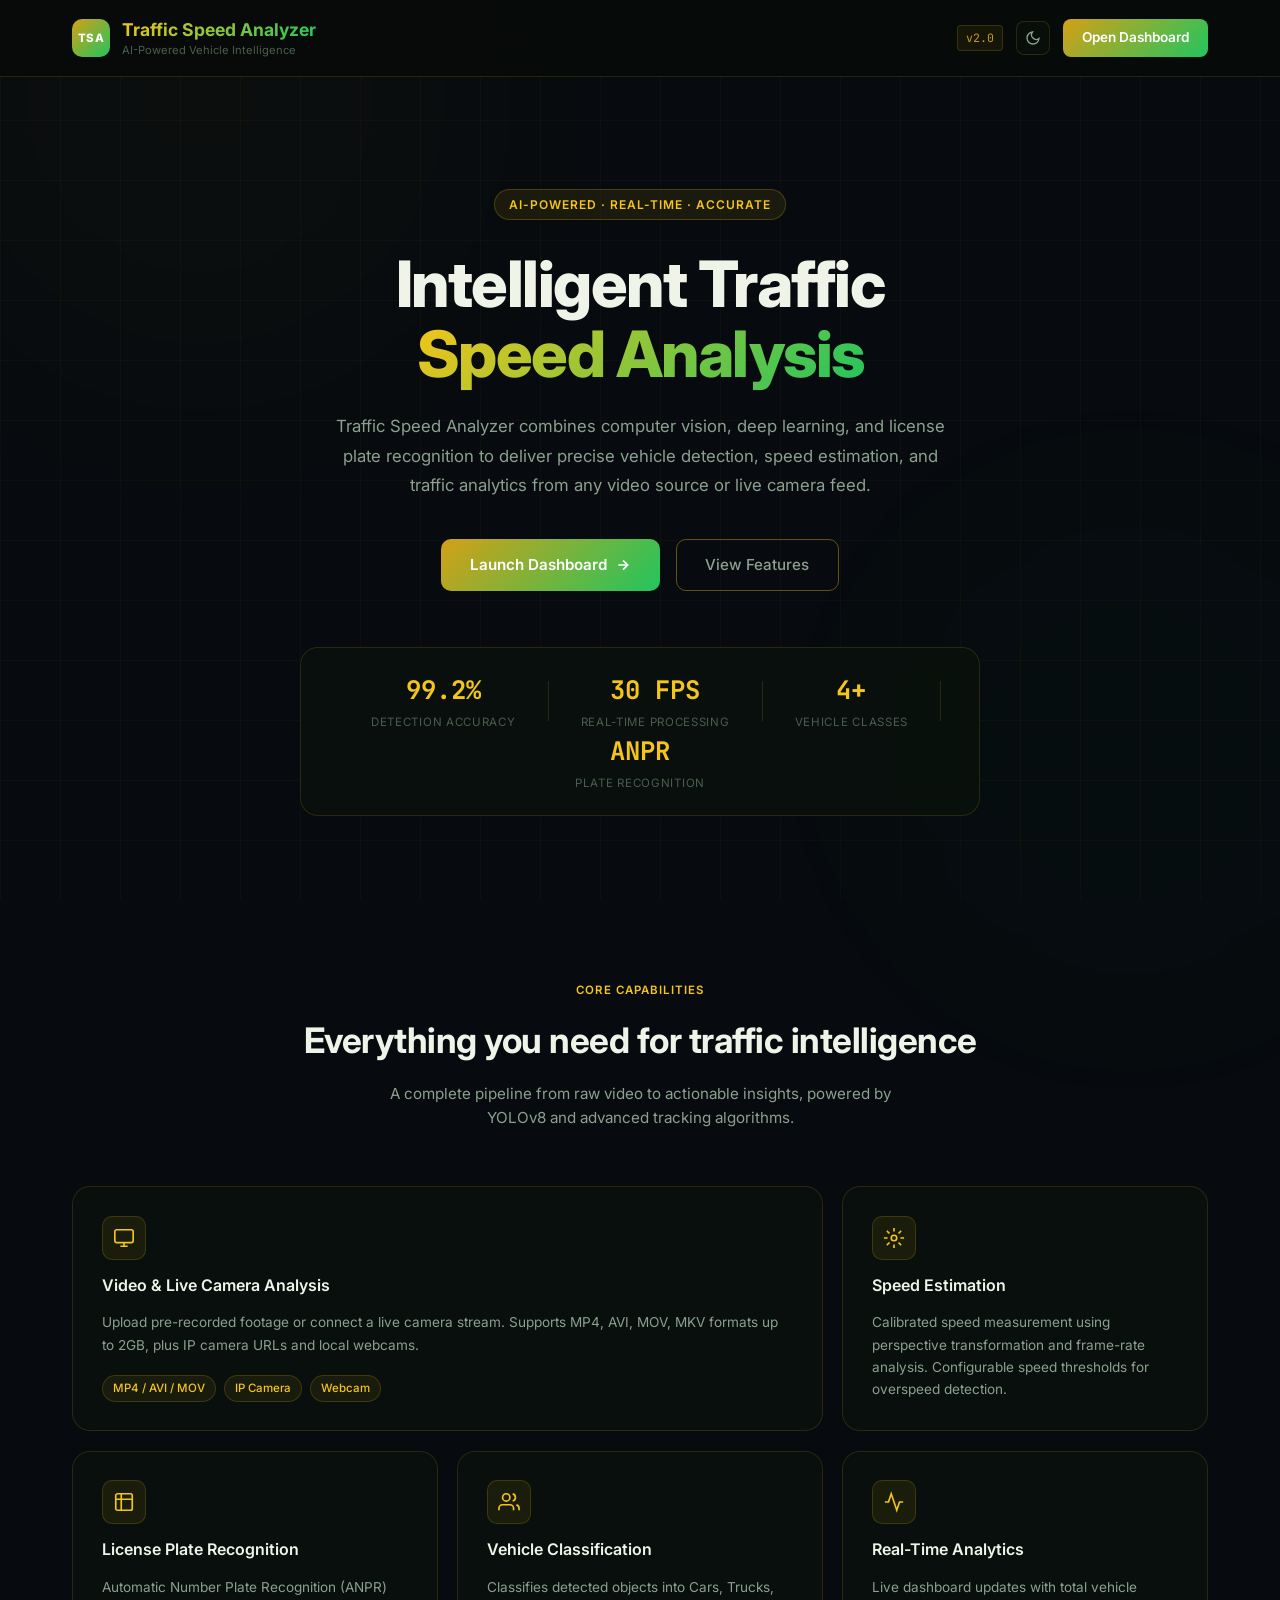
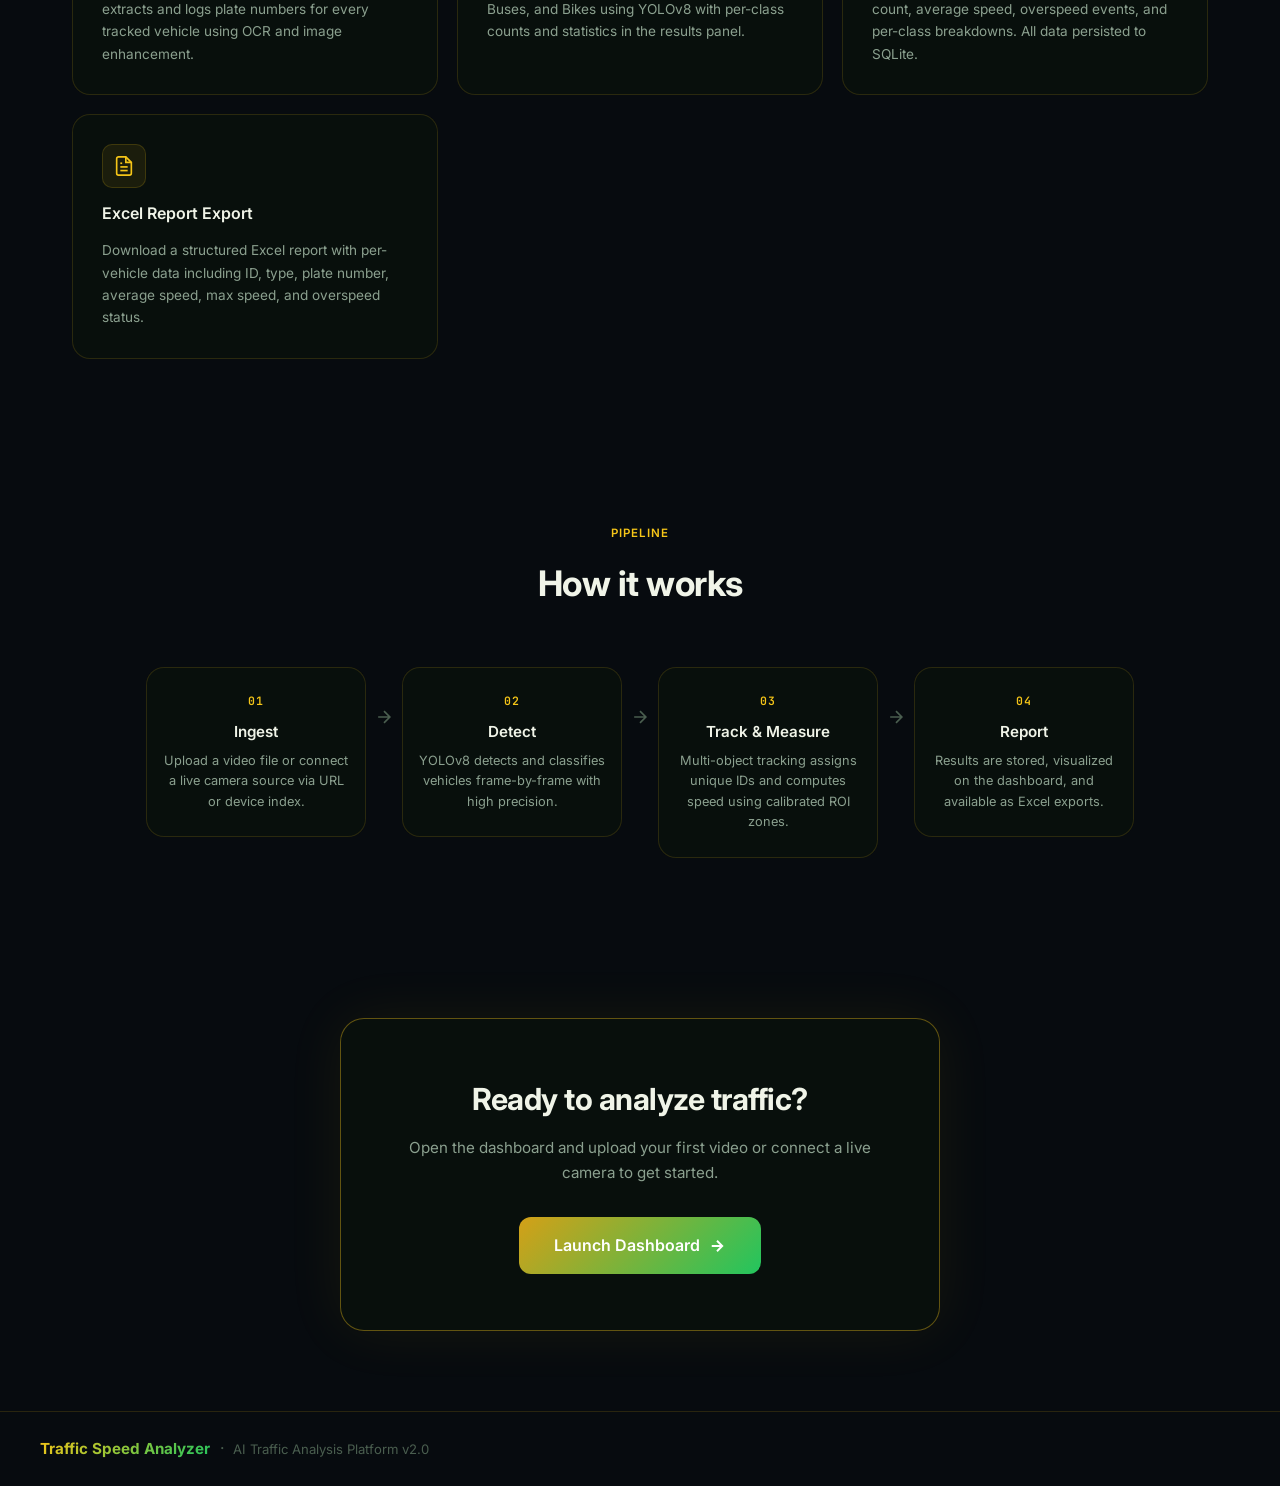
==== templates/landing.html @ 2b24ec51 "backup: professional UI, auth, multi-camera, integrations" ====
<!DOCTYPE html>
<html lang="en">

<head>
    <meta charset="UTF-8" />
    <meta name="viewport" content="width=device-width, initial-scale=1.0" />
    <title>Traffic Speed Analyzer — AI Traffic Analysis Platform</title>
    <link rel="icon" type="image/svg+xml" href="/static/favicon.svg" />
    <link rel="shortcut icon" href="/static/favicon.svg" />
    <link rel="preconnect" href="https://fonts.googleapis.com" />
    <link
        href="https://fonts.googleapis.com/css2?family=Inter:wght@300;400;500;600;700;800&family=JetBrains+Mono:wght@400;600&display=swap"
        rel="stylesheet" />
    <link rel="stylesheet" href="/static/css/landing.css" />
    <script>if (localStorage.getItem('tsa-theme') === 'light') document.documentElement.classList.add('light');</script>
</head>

<body>

    <div class="bg-grid" aria-hidden="true"></div>
    <div class="bg-glow bg-glow-1" aria-hidden="true"></div>
    <div class="bg-glow bg-glow-2" aria-hidden="true"></div>

    <!-- Nav -->
    <nav class="nav">
        <div class="nav-inner">
            <div class="brand">
                <div class="brand-mark">TSA</div>
                <div>
                    <div class="brand-name">Traffic Speed Analyzer</div>
                    <div class="brand-sub">AI-Powered Vehicle Intelligence</div>
                </div>
            </div>
            <div class="nav-right">
                <span class="version-tag">v2.0</span>
                <button class="theme-toggle-btn" id="themeToggle" onclick="ThemeManager.toggle()" title="Toggle theme">
                    <svg class="icon-moon" width="16" height="16" viewBox="0 0 24 24" fill="none" stroke="currentColor"
                        stroke-width="2">
                        <path d="M21 12.79A9 9 0 1 1 11.21 3 7 7 0 0 0 21 12.79z" />
                    </svg>
                    <svg class="icon-sun" width="16" height="16" viewBox="0 0 24 24" fill="none" stroke="currentColor"
                        stroke-width="2">
                        <circle cx="12" cy="12" r="5" />
                        <line x1="12" y1="1" x2="12" y2="3" />
                        <line x1="12" y1="21" x2="12" y2="23" />
                        <line x1="4.22" y1="4.22" x2="5.64" y2="5.64" />
                        <line x1="18.36" y1="18.36" x2="19.78" y2="19.78" />
                        <line x1="1" y1="12" x2="3" y2="12" />
                        <line x1="21" y1="12" x2="23" y2="12" />
                        <line x1="4.22" y1="19.78" x2="5.64" y2="18.36" />
                        <line x1="18.36" y1="5.64" x2="19.78" y2="4.22" />
                    </svg>
                </button>
                <a href="/dashboard" class="btn-nav">Open Dashboard</a>
            </div>
        </div>
    </nav>

    <!-- Hero -->
    <section class="hero">
        <div class="hero-inner">
            <div class="hero-badge">AI-Powered · Real-Time · Accurate</div>
            <h1 class="hero-title">
                Intelligent Traffic<br />
                <span class="gradient-text">Speed Analysis</span>
            </h1>
            <p class="hero-desc">
                Traffic Speed Analyzer combines computer vision, deep learning, and license plate recognition
                to deliver precise vehicle detection, speed estimation, and traffic analytics
                from any video source or live camera feed.
            </p>
            <div class="hero-actions">
                <a href="/dashboard" class="btn-primary">
                    Launch Dashboard
                    <svg width="16" height="16" viewBox="0 0 24 24" fill="none" stroke="currentColor"
                        stroke-width="2.5">
                        <path d="M5 12h14M12 5l7 7-7 7" />
                    </svg>
                </a>
                <a href="#features" class="btn-ghost">View Features</a>
            </div>
            <div class="hero-stats">
                <div class="h-stat">
                    <div class="h-stat-value">99.2%</div>
                    <div class="h-stat-label">Detection Accuracy</div>
                </div>
                <div class="h-stat-divider"></div>
                <div class="h-stat">
                    <div class="h-stat-value">30 FPS</div>
                    <div class="h-stat-label">Real-Time Processing</div>
                </div>
                <div class="h-stat-divider"></div>
                <div class="h-stat">
                    <div class="h-stat-value">4+</div>
                    <div class="h-stat-label">Vehicle Classes</div>
                </div>
                <div class="h-stat-divider"></div>
                <div class="h-stat">
                    <div class="h-stat-value">ANPR</div>
                    <div class="h-stat-label">Plate Recognition</div>
                </div>
            </div>
        </div>
    </section>

    <!-- Features -->
    <section class="features" id="features">
        <div class="section-inner">
            <div class="section-header">
                <div class="section-tag">Core Capabilities</div>
                <h2 class="section-title">Everything you need for traffic intelligence</h2>
                <p class="section-desc">A complete pipeline from raw video to actionable insights, powered by YOLOv8 and
                    advanced tracking algorithms.</p>
            </div>

            <div class="features-grid">

                <div class="feature-card feature-card-wide">
                    <div class="feature-icon-wrap">
                        <svg width="22" height="22" viewBox="0 0 24 24" fill="none" stroke="currentColor"
                            stroke-width="1.8">
                            <rect x="2" y="3" width="20" height="14" rx="2" />
                            <path d="M8 21h8M12 17v4" />
                        </svg>
                    </div>
                    <h3 class="feature-title">Video & Live Camera Analysis</h3>
                    <p class="feature-desc">Upload pre-recorded footage or connect a live camera stream. Supports MP4,
                        AVI, MOV, MKV formats up to 2GB, plus IP camera URLs and local webcams.</p>
                    <div class="feature-tags">
                        <span>MP4 / AVI / MOV</span>
                        <span>IP Camera</span>
                        <span>Webcam</span>
                    </div>
                </div>

                <div class="feature-card">
                    <div class="feature-icon-wrap">
                        <svg width="22" height="22" viewBox="0 0 24 24" fill="none" stroke="currentColor"
                            stroke-width="1.8">
                            <circle cx="12" cy="12" r="3" />
                            <path
                                d="M12 1v4M12 19v4M4.22 4.22l2.83 2.83M16.95 16.95l2.83 2.83M1 12h4M19 12h4M4.22 19.78l2.83-2.83M16.95 7.05l2.83-2.83" />
                        </svg>
                    </div>
                    <h3 class="feature-title">Speed Estimation</h3>
                    <p class="feature-desc">Calibrated speed measurement using perspective transformation and frame-rate
                        analysis. Configurable speed thresholds for overspeed detection.</p>
                </div>

                <div class="feature-card">
                    <div class="feature-icon-wrap">
                        <svg width="22" height="22" viewBox="0 0 24 24" fill="none" stroke="currentColor"
                            stroke-width="1.8">
                            <path
                                d="M9 3H5a2 2 0 0 0-2 2v4m6-6h10a2 2 0 0 1 2 2v4M9 3v18m0 0h10a2 2 0 0 0 2-2V9M9 21H5a2 2 0 0 1-2-2V9m0 0h18" />
                        </svg>
                    </div>
                    <h3 class="feature-title">License Plate Recognition</h3>
                    <p class="feature-desc">Automatic Number Plate Recognition (ANPR) extracts and logs plate numbers
                        for every tracked vehicle using OCR and image enhancement.</p>
                </div>

                <div class="feature-card">
                    <div class="feature-icon-wrap">
                        <svg width="22" height="22" viewBox="0 0 24 24" fill="none" stroke="currentColor"
                            stroke-width="1.8">
                            <path d="M17 21v-2a4 4 0 0 0-4-4H5a4 4 0 0 0-4 4v2" />
                            <circle cx="9" cy="7" r="4" />
                            <path d="M23 21v-2a4 4 0 0 0-3-3.87M16 3.13a4 4 0 0 1 0 7.75" />
                        </svg>
                    </div>
                    <h3 class="feature-title">Vehicle Classification</h3>
                    <p class="feature-desc">Classifies detected objects into Cars, Trucks, Buses, and Bikes using YOLOv8
                        with per-class counts and statistics in the results panel.</p>
                </div>

                <div class="feature-card">
                    <div class="feature-icon-wrap">
                        <svg width="22" height="22" viewBox="0 0 24 24" fill="none" stroke="currentColor"
                            stroke-width="1.8">
                            <polyline points="22 12 18 12 15 21 9 3 6 12 2 12" />
                        </svg>
                    </div>
                    <h3 class="feature-title">Real-Time Analytics</h3>
                    <p class="feature-desc">Live dashboard updates with total vehicle count, average speed, overspeed
                        events, and per-class breakdowns. All data persisted to SQLite.</p>
                </div>

                <div class="feature-card">
                    <div class="feature-icon-wrap">
                        <svg width="22" height="22" viewBox="0 0 24 24" fill="none" stroke="currentColor"
                            stroke-width="1.8">
                            <path d="M14 2H6a2 2 0 0 0-2 2v16a2 2 0 0 0 2 2h12a2 2 0 0 0 2-2V8z" />
                            <polyline points="14 2 14 8 20 8" />
                            <line x1="16" y1="13" x2="8" y2="13" />
                            <line x1="16" y1="17" x2="8" y2="17" />
                            <polyline points="10 9 9 9 8 9" />
                        </svg>
                    </div>
                    <h3 class="feature-title">Excel Report Export</h3>
                    <p class="feature-desc">Download a structured Excel report with per-vehicle data including ID, type,
                        plate number, average speed, max speed, and overspeed status.</p>
                </div>

            </div>
        </div>
    </section>

    <!-- How it works -->
    <section class="pipeline">
        <div class="section-inner">
            <div class="section-header">
                <div class="section-tag">Pipeline</div>
                <h2 class="section-title">How it works</h2>
            </div>
            <div class="steps">
                <div class="step">
                    <div class="step-num">01</div>
                    <h4 class="step-title">Ingest</h4>
                    <p class="step-desc">Upload a video file or connect a live camera source via URL or device index.
                    </p>
                </div>
                <div class="step-arrow">
                    <svg width="20" height="20" viewBox="0 0 24 24" fill="none" stroke="currentColor" stroke-width="2">
                        <path d="M5 12h14M12 5l7 7-7 7" />
                    </svg>
                </div>
                <div class="step">
                    <div class="step-num">02</div>
                    <h4 class="step-title">Detect</h4>
                    <p class="step-desc">YOLOv8 detects and classifies vehicles frame-by-frame with high precision.</p>
                </div>
                <div class="step-arrow">
                    <svg width="20" height="20" viewBox="0 0 24 24" fill="none" stroke="currentColor" stroke-width="2">
                        <path d="M5 12h14M12 5l7 7-7 7" />
                    </svg>
                </div>
                <div class="step">
                    <div class="step-num">03</div>
                    <h4 class="step-title">Track & Measure</h4>
                    <p class="step-desc">Multi-object tracking assigns unique IDs and computes speed using calibrated
                        ROI zones.</p>
                </div>
                <div class="step-arrow">
                    <svg width="20" height="20" viewBox="0 0 24 24" fill="none" stroke="currentColor" stroke-width="2">
                        <path d="M5 12h14M12 5l7 7-7 7" />
                    </svg>
                </div>
                <div class="step">
                    <div class="step-num">04</div>
                    <h4 class="step-title">Report</h4>
                    <p class="step-desc">Results are stored, visualized on the dashboard, and available as Excel
                        exports.</p>
                </div>
            </div>
        </div>
    </section>

    <!-- CTA -->
    <section class="cta">
        <div class="cta-inner">
            <h2 class="cta-title">Ready to analyze traffic?</h2>
            <p class="cta-desc">Open the dashboard and upload your first video or connect a live camera to get started.
            </p>
            <a href="/dashboard" class="btn-primary btn-lg">
                Launch Dashboard
                <svg width="18" height="18" viewBox="0 0 24 24" fill="none" stroke="currentColor" stroke-width="2.5">
                    <path d="M5 12h14M12 5l7 7-7 7" />
                </svg>
            </a>
        </div>
    </section>

    <!-- Footer -->
    <footer class="footer">
        <div class="footer-inner">
            <span class="brand-name" style="font-size:0.95rem">Traffic Speed Analyzer</span>
            <span class="footer-sep">·</span>
            <span style="color:var(--text-muted);font-size:0.82rem">AI Traffic Analysis Platform v2.0</span>
        </div>
    </footer>

    <script>
        const ThemeManager = {
            toggle() {
                const isLight = document.documentElement.classList.toggle('light');
                localStorage.setItem('tsa-theme', isLight ? 'light' : 'dark');
            },
            init() {
                if (localStorage.getItem('tsa-theme') === 'light') {
                    document.documentElement.classList.add('light');
                }
            }
        };
        ThemeManager.init();
    </script>
</body>

</html>
---- static/css/landing.css ----
/* ============================================================
   Traffic Speed Analyzer — Landing Page
   Dark / Light theme · Yellow / Green accents
   ============================================================ */

*, *::before, *::after { box-sizing: border-box; margin: 0; padding: 0; }

:root {
  --bg-base:       #070b0f;
  --bg-surface:    #0d1510;
  --bg-card:       rgba(10, 18, 12, 0.75);
  --accent-cyan:   #f5c518;
  --accent-green:  #22c55e;
  --text-primary:  #f0f4e8;
  --text-secondary:#8ba08f;
  --text-muted:    #4a5e4f;
  --border:        rgba(245, 197, 24, 0.14);
  --border-glow:   rgba(245, 197, 24, 0.38);
  --header-bg:     rgba(7, 11, 9, 0.88);
  --radius:        12px;
  --radius-lg:     18px;
  --font-body:     'Inter', system-ui, sans-serif;
  --font-mono:     'JetBrains Mono', monospace;
}

html.light {
  --bg-base:       #f8f6ee;
  --bg-surface:    #ffffff;
  --bg-card:       rgba(255, 255, 248, 0.90);
  --accent-cyan:   #c49a00;
  --accent-green:  #16a34a;
  --text-primary:  #1a1a0f;
  --text-secondary:#5a6e50;
  --text-muted:    #9aaa90;
  --border:        rgba(196, 154, 0, 0.2);
  --border-glow:   rgba(196, 154, 0, 0.5);
  --header-bg:     rgba(255, 255, 248, 0.95);
}

html { font-size: 16px; scroll-behavior: smooth; }

body {
  font-family: var(--font-body);
  background: var(--bg-base);
  color: var(--text-primary);
  min-height: 100vh;
  overflow-x: hidden;
  line-height: 1.6;
  transition: background 0.3s ease, color 0.3s ease;
}

/* Background */
.bg-grid {
  position: fixed; inset: 0; pointer-events: none; z-index: 0;
  background-image:
    linear-gradient(rgba(245,197,24,0.03) 1px, transparent 1px),
    linear-gradient(90deg, rgba(245,197,24,0.03) 1px, transparent 1px);
  background-size: 60px 60px;
}
html.light .bg-grid { opacity: 0.4; }

.bg-glow {
  position: fixed; pointer-events: none; z-index: 0;
  border-radius: 50%; filter: blur(120px); opacity: 0.35;
}
html.light .bg-glow { opacity: 0.15; }
.bg-glow-1 { width: 600px; height: 600px; top: -200px; left: -100px; background: rgba(245,197,24,0.07); }
.bg-glow-2 { width: 500px; height: 500px; bottom: -100px; right: -100px; background: rgba(34,197,94,0.06); }

/* Nav */
.nav {
  position: sticky; top: 0; z-index: 100;
  background: var(--header-bg);
  backdrop-filter: blur(20px);
  border-bottom: 1px solid var(--border);
}

.nav-inner {
  max-width: 1200px; margin: 0 auto;
  padding: 1rem 2rem;
  display: flex; align-items: center; justify-content: space-between;
}

.brand { display: flex; align-items: center; gap: 0.75rem; }

.brand-mark {
  width: 38px; height: 38px;
  background: linear-gradient(135deg, #d4a017, #22c55e);
  border-radius: 10px;
  display: flex; align-items: center; justify-content: center;
  font-weight: 800; font-size: 0.72rem; color: #fff; letter-spacing: 0.3px;
}

.brand-name {
  font-size: 1.1rem; font-weight: 700;
  background: linear-gradient(135deg, var(--accent-cyan), var(--accent-green));
  -webkit-background-clip: text; -webkit-text-fill-color: transparent; background-clip: text;
}

.brand-sub { font-size: 0.7rem; color: var(--text-muted); margin-top: -2px; }

.nav-right { display: flex; align-items: center; gap: 0.8rem; }

/* Theme toggle button (landing) */
.theme-toggle-btn {
  width: 34px; height: 34px;
  display: flex; align-items: center; justify-content: center;
  background: var(--bg-card); border: 1px solid var(--border);
  border-radius: 8px; cursor: pointer; color: var(--text-secondary);
  transition: all 0.25s ease;
}
.theme-toggle-btn:hover { color: var(--accent-cyan); border-color: var(--border-glow); }
.theme-toggle-btn .icon-sun  { display: none; }
.theme-toggle-btn .icon-moon { display: block; }
html.light .theme-toggle-btn .icon-sun  { display: block; }
html.light .theme-toggle-btn .icon-moon { display: none; }

.version-tag {
  font-family: var(--font-mono); font-size: 0.72rem;
  color: var(--accent-cyan); opacity: 0.8;
  background: rgba(245,197,24,0.08);
  padding: 3px 8px; border-radius: 4px;
  border: 1px solid rgba(245,197,24,0.2);
}

.btn-nav {
  padding: 0.5rem 1.2rem;
  background: linear-gradient(135deg, #d4a017, #22c55e);
  color: #fff; font-weight: 600; font-size: 0.85rem;
  border-radius: 8px; text-decoration: none;
  transition: all 0.25s ease;
}
.btn-nav:hover { filter: brightness(1.1); box-shadow: 0 4px 16px rgba(245,197,24,0.28); transform: translateY(-1px); }

/* Hero */
.hero {
  position: relative; z-index: 1;
  padding: 7rem 2rem 5rem;
  text-align: center;
}

.hero-inner { max-width: 820px; margin: 0 auto; }

.hero-badge {
  display: inline-block;
  font-size: 0.75rem; font-weight: 600; letter-spacing: 1px;
  text-transform: uppercase; color: var(--accent-cyan);
  background: rgba(245,197,24,0.08);
  border: 1px solid rgba(245,197,24,0.22);
  padding: 5px 14px; border-radius: 20px;
  margin-bottom: 1.8rem;
}

.hero-title {
  font-size: clamp(2.6rem, 6vw, 4rem);
  font-weight: 800; line-height: 1.1;
  letter-spacing: -1.5px;
  color: var(--text-primary);
  margin-bottom: 1.4rem;
}

.gradient-text {
  background: linear-gradient(135deg, var(--accent-cyan), var(--accent-green));
  -webkit-background-clip: text; -webkit-text-fill-color: transparent; background-clip: text;
}

.hero-desc {
  font-size: 1.05rem; color: var(--text-secondary);
  max-width: 620px; margin: 0 auto 2.4rem;
  line-height: 1.75;
}

.hero-actions { display: flex; gap: 1rem; justify-content: center; flex-wrap: wrap; margin-bottom: 3.5rem; }

.btn-primary {
  display: inline-flex; align-items: center; gap: 0.5rem;
  padding: 0.8rem 1.8rem;
  background: linear-gradient(135deg, #d4a017, #22c55e);
  color: #fff; font-weight: 600; font-size: 0.95rem;
  border-radius: 10px; text-decoration: none;
  transition: all 0.25s ease;
}
.btn-primary:hover { filter: brightness(1.1); box-shadow: 0 6px 24px rgba(245,197,24,0.3); transform: translateY(-2px); }
.btn-primary.btn-lg { padding: 1rem 2.2rem; font-size: 1rem; border-radius: 12px; }

.btn-ghost {
  display: inline-flex; align-items: center;
  padding: 0.8rem 1.8rem;
  background: transparent;
  color: var(--text-secondary); font-weight: 500; font-size: 0.95rem;
  border: 1px solid var(--border-glow);
  border-radius: 10px; text-decoration: none;
  transition: all 0.25s ease;
}
.btn-ghost:hover { color: var(--text-primary); border-color: var(--accent-cyan); background: rgba(245,197,24,0.05); }

/* Hero stats */
.hero-stats {
  display: flex; align-items: center; justify-content: center;
  gap: 0; flex-wrap: wrap;
  background: var(--bg-card);
  border: 1px solid var(--border);
  border-radius: var(--radius-lg);
  padding: 1.4rem 2rem;
  backdrop-filter: blur(12px);
  max-width: 680px; margin: 0 auto;
}

.h-stat { text-align: center; padding: 0 2rem; }
.h-stat-value { font-size: 1.6rem; font-weight: 700; font-family: var(--font-mono); color: var(--accent-cyan); }
.h-stat-label { font-size: 0.72rem; color: var(--text-muted); text-transform: uppercase; letter-spacing: 0.7px; margin-top: 2px; }
.h-stat-divider { width: 1px; height: 40px; background: var(--border); }

/* Sections */
.section-inner { max-width: 1200px; margin: 0 auto; padding: 0 2rem; }
.section-header { text-align: center; margin-bottom: 3.5rem; }

.section-tag {
  display: inline-block;
  font-size: 0.72rem; font-weight: 600; letter-spacing: 1px;
  text-transform: uppercase; color: var(--accent-cyan);
  margin-bottom: 0.8rem;
}

.section-title {
  font-size: clamp(1.6rem, 3.5vw, 2.2rem);
  font-weight: 700; letter-spacing: -0.5px;
  color: var(--text-primary); margin-bottom: 0.8rem;
}

.section-desc { font-size: 0.95rem; color: var(--text-secondary); max-width: 560px; margin: 0 auto; }

/* Features */
.features { position: relative; z-index: 1; padding: 5rem 0; }

.features-grid {
  display: grid;
  grid-template-columns: repeat(3, 1fr);
  gap: 1.2rem;
}

.feature-card-wide { grid-column: span 2; }

.feature-card {
  background: var(--bg-card);
  border: 1px solid var(--border);
  border-radius: var(--radius-lg);
  padding: 1.8rem;
  backdrop-filter: blur(12px);
  transition: all 0.3s ease;
  display: flex; flex-direction: column; gap: 0.8rem;
}

.feature-card:hover {
  border-color: var(--border-glow);
  box-shadow: 0 0 28px rgba(245,197,24,0.1);
  transform: translateY(-3px);
}

.feature-icon-wrap {
  width: 44px; height: 44px;
  background: rgba(245,197,24,0.08);
  border: 1px solid rgba(245,197,24,0.16);
  border-radius: 10px;
  display: flex; align-items: center; justify-content: center;
  color: var(--accent-cyan);
}

.feature-title { font-size: 1rem; font-weight: 600; color: var(--text-primary); }
.feature-desc  { font-size: 0.85rem; color: var(--text-secondary); line-height: 1.65; }

.feature-tags { display: flex; gap: 0.5rem; flex-wrap: wrap; margin-top: 0.4rem; }
.feature-tags span {
  font-size: 0.72rem; font-weight: 500;
  background: rgba(245,197,24,0.07);
  border: 1px solid rgba(245,197,24,0.16);
  color: var(--accent-cyan);
  padding: 3px 10px; border-radius: 20px;
}

/* Pipeline */
.pipeline { position: relative; z-index: 1; padding: 5rem 0; }

.steps {
  display: flex; align-items: flex-start; justify-content: center;
  gap: 0; flex-wrap: wrap;
}

.step {
  flex: 1; min-width: 160px; max-width: 220px;
  text-align: center; padding: 1.5rem 1rem;
  background: var(--bg-card);
  border: 1px solid var(--border);
  border-radius: var(--radius-lg);
  backdrop-filter: blur(12px);
}

.step-num {
  font-family: var(--font-mono); font-size: 0.72rem; font-weight: 600;
  color: var(--accent-cyan); letter-spacing: 1px;
  margin-bottom: 0.6rem;
}

.step-title { font-size: 0.95rem; font-weight: 600; color: var(--text-primary); margin-bottom: 0.4rem; }
.step-desc  { font-size: 0.8rem; color: var(--text-secondary); line-height: 1.6; }

.step-arrow {
  display: flex; align-items: center; padding: 0 0.5rem;
  color: var(--text-muted); margin-top: 2.5rem;
  flex-shrink: 0;
}

/* CTA */
.cta {
  position: relative; z-index: 1;
  padding: 5rem 2rem;
  text-align: center;
}

.cta-inner {
  max-width: 600px; margin: 0 auto;
  background: var(--bg-card);
  border: 1px solid var(--border-glow);
  border-radius: 24px;
  padding: 3.5rem 2.5rem;
  backdrop-filter: blur(12px);
  box-shadow: 0 0 60px rgba(245,197,24,0.07);
}

.cta-title { font-size: 1.9rem; font-weight: 700; letter-spacing: -0.5px; margin-bottom: 0.8rem; }
.cta-desc  { font-size: 0.95rem; color: var(--text-secondary); margin-bottom: 2rem; }

/* Footer */
.footer {
  position: relative; z-index: 1;
  border-top: 1px solid var(--border);
  padding: 1.5rem 2rem;
}

.footer-inner {
  max-width: 1200px; margin: 0 auto;
  display: flex; align-items: center; gap: 0.6rem;
}

.footer-sep { color: var(--text-muted); }

/* Responsive */
@media (max-width: 900px) {
  .features-grid { grid-template-columns: 1fr 1fr; }
  .feature-card-wide { grid-column: span 2; }
  .steps { gap: 0.5rem; }
  .step-arrow { display: none; }
}

@media (max-width: 640px) {
  .features-grid { grid-template-columns: 1fr; }
  .feature-card-wide { grid-column: span 1; }
  .hero { padding: 4rem 1.2rem 3rem; }
  .hero-stats { padding: 1rem; gap: 0; }
  .h-stat { padding: 0 1rem; }
  .nav-inner { padding: 0.8rem 1.2rem; }
}
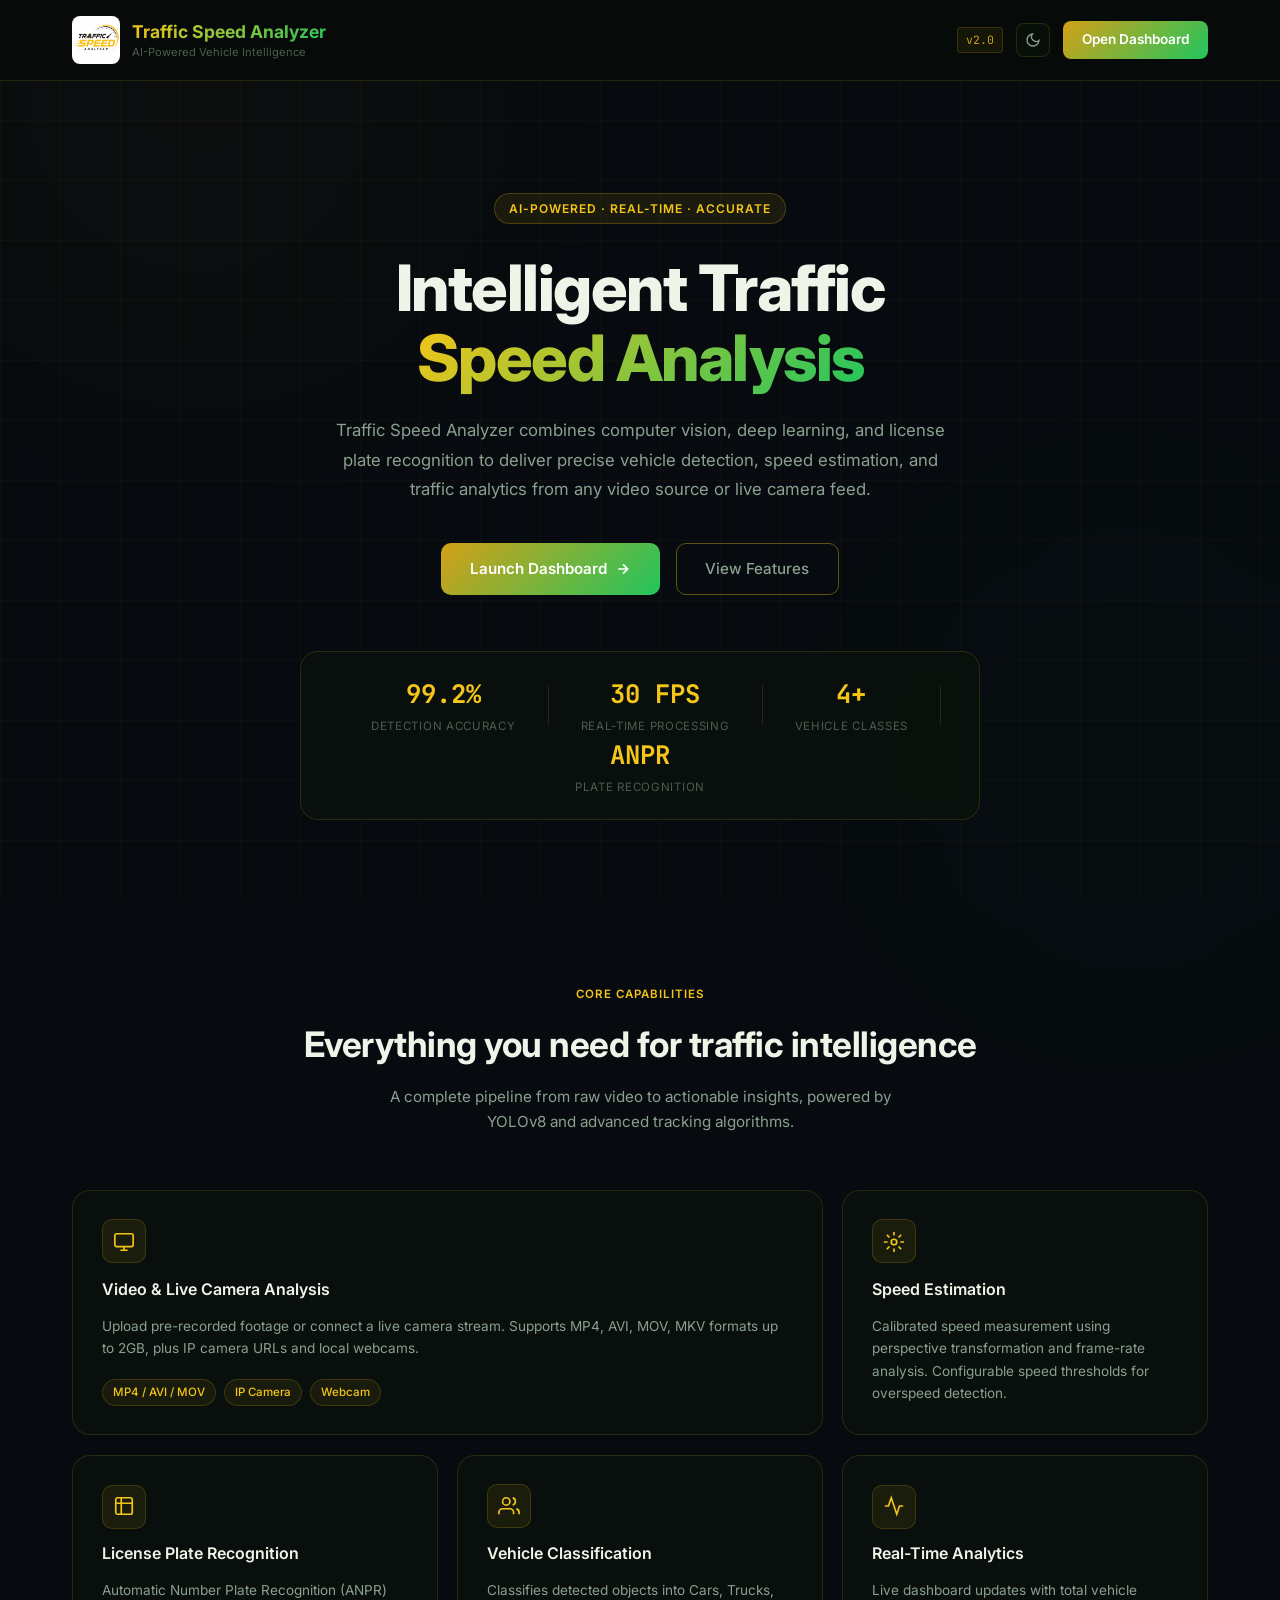
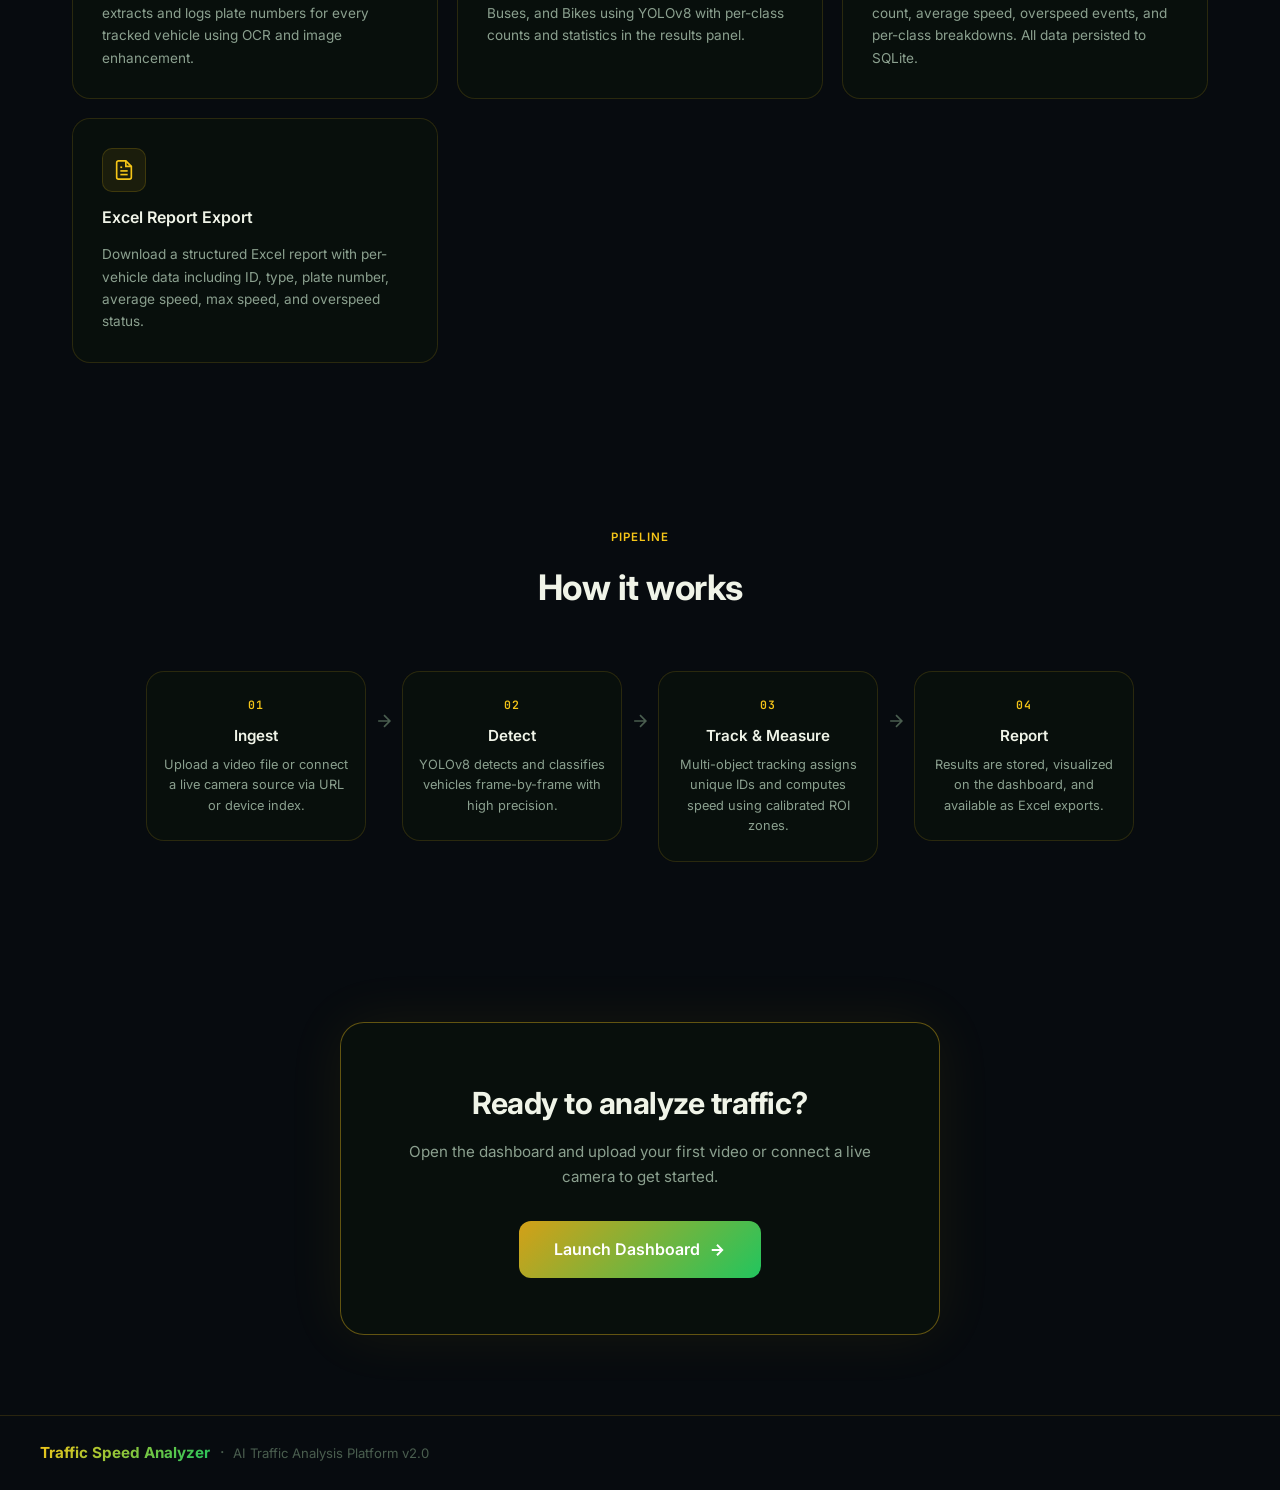
==== commit 55800c25: "feat: Add phone camera setup guide, vehicle detail modal, and logo updates - Added phone camera setu" ====
--- a/templates/landing.html
+++ b/templates/landing.html
@@ -12,7 +12,7 @@
         href="https://fonts.googleapis.com/css2?family=Inter:wght@300;400;500;600;700;800&family=JetBrains+Mono:wght@400;600&display=swap"
         rel="stylesheet" />
     <link rel="stylesheet" href="/static/css/landing.css" />
-    <script>if (localStorage.getItem('tsa-theme') === 'light') document.documentElement.classList.add('light');</script>
+    <script>if (localStorage.getItem('traffic-analyzer-theme') === 'light') document.documentElement.classList.add('light');</script>
 </head>
 
 <body>
@@ -25,7 +25,7 @@
     <nav class="nav">
         <div class="nav-inner">
             <div class="brand">
-                <div class="brand-mark">TSA</div>
+                <img src="/static/image.png" alt="Traffic Speed Analyzer" class="brand-logo-landing" />
                 <div>
                     <div class="brand-name">Traffic Speed Analyzer</div>
                     <div class="brand-sub">AI-Powered Vehicle Intelligence</div>
@@ -284,10 +284,10 @@
         const ThemeManager = {
             toggle() {
                 const isLight = document.documentElement.classList.toggle('light');
-                localStorage.setItem('tsa-theme', isLight ? 'light' : 'dark');
+                localStorage.setItem('traffic-analyzer-theme', isLight ? 'light' : 'dark');
             },
             init() {
-                if (localStorage.getItem('tsa-theme') === 'light') {
+                if (localStorage.getItem('traffic-analyzer-theme') === 'light') {
                     document.documentElement.classList.add('light');
                 }
             }
--- a/static/css/landing.css
+++ b/static/css/landing.css
@@ -91,6 +91,14 @@
   font-weight: 800; font-size: 0.72rem; color: #fff; letter-spacing: 0.3px;
 }
 
+.brand-logo-landing {
+  width: 48px;
+  height: 48px;
+  flex-shrink: 0;
+  border-radius: 8px;
+  object-fit: contain;
+}
+
 .brand-name {
   font-size: 1.1rem; font-weight: 700;
   background: linear-gradient(135deg, var(--accent-cyan), var(--accent-green));
